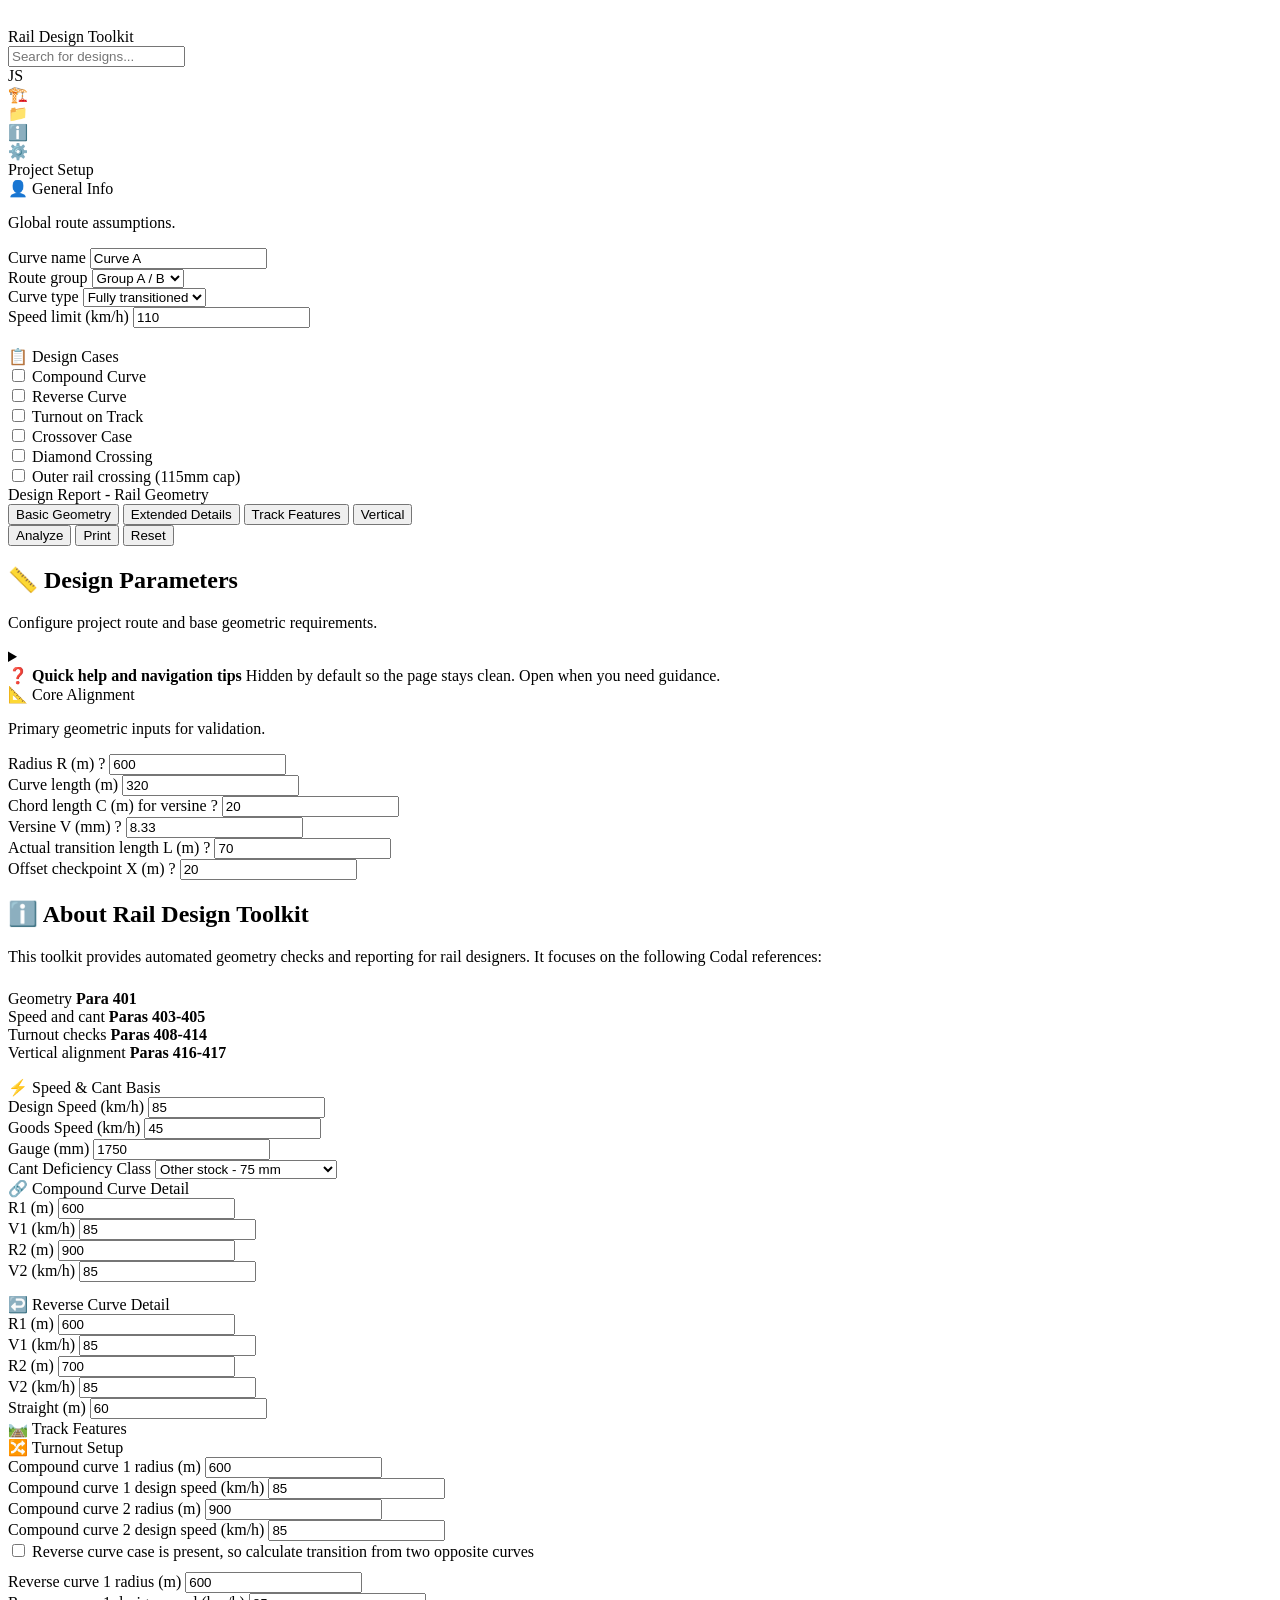
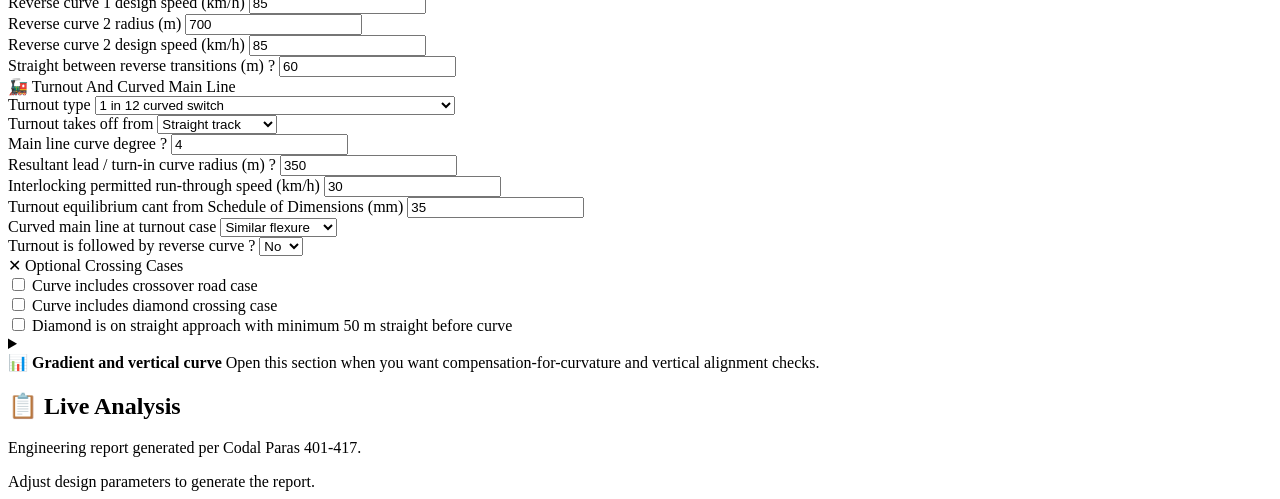
==== Index.html @ 3d0df414 "Add files via upload" ====
<!DOCTYPE html>
<html lang="en">
<head>
  <meta charset="UTF-8">
  <meta name="viewport" content="width=device-width, initial-scale=1.0">
  <title>Curve Design and ROC Report</title>
  <link rel="stylesheet" href="assets/styles/app.css">
</head>
<body>
  <div class="ms-app">
    <header class="ms-suite-bar">
      <div class="ms-app-launcher">
        <svg width="16" height="16" viewBox="0 0 16 16"><path fill="white" d="M0 0h4v4H0V0zm6 0h4v4H6V0zm6 0h4v4h-4V0zM0 6h4v4H0V6zm6 0h4v4H6V6zm6 0h4v4h-4V6zM0 12h4v4H0v-4zm6 0h4v4H6v-4zm6 0h4v4h-4v-4z"/></svg>
      </div>
      <div class="ms-app-title">Rail Design Toolkit</div>
      <div class="ms-search-box">
        <input type="text" placeholder="Search for designs...">
      </div>
      <div class="ms-user-profile">JS</div>
    </header>

    <div class="ms-body">
      <aside class="ms-side-rail">
        <div class="ms-nav-item active" id="nav-editor" title="Design Editor">🏗️</div>
        <div class="ms-nav-item" title="Recent Projects">📁</div>
        <div class="ms-nav-item" id="nav-about" title="About">ℹ️</div>
        <div class="ms-nav-item" title="Settings">⚙️</div>
      </aside>

      <aside class="ms-side-panel">
        <div class="ms-side-panel-header">Project Setup</div>
        <div class="ms-side-panel-content">
          <div class="section-block">
            <div class="section-label">👤 General Info</div>
            <p class="section-intro">Global route assumptions.</p>
            <div class="field">
              <label for="curveName">Curve name</label>
              <input id="curveName" type="text" value="Curve A">
            </div>
            <div class="field">
              <label for="routeGroup">Route group</label>
              <select id="routeGroup">
                <option value="AB">Group A / B</option>
                <option value="Other">Other route</option>
              </select>
            </div>
            <div class="field">
              <label for="curveType">Curve type</label>
              <select id="curveType">
                <option value="transitioned">Fully transitioned</option>
                <option value="nonTransitioned">Non-transitioned</option>
              </select>
            </div>
            <div class="field">
              <label for="sectionalSpeed">Speed limit (km/h)</label>
              <input id="sectionalSpeed" type="number" min="0" value="110">
            </div>
          </div>
          
          <div class="section-block" style="margin-top: 1.2rem;">
            <div class="section-label">📋 Design Cases</div>
            <div class="checkbox">
              <input id="hasCompoundCurve" type="checkbox">
              <label for="hasCompoundCurve">Compound Curve</label>
            </div>
            <div class="checkbox">
              <input id="hasReverseCurve" type="checkbox">
              <label for="hasReverseCurve">Reverse Curve</label>
            </div>
            <div class="checkbox">
              <input id="turnoutTrack" type="checkbox">
              <label for="turnoutTrack">Turnout on Track</label>
            </div>
            <div class="checkbox">
              <input id="hasCrossover" type="checkbox">
              <label for="hasCrossover">Crossover Case</label>
            </div>
            <div class="checkbox">
              <input id="hasDiamond" type="checkbox">
              <label for="hasDiamond">Diamond Crossing</label>
            </div>
            <div class="checkbox hidden" id="outerCrossingLimitRow">
              <input id="outerCrossingLimit" type="checkbox">
              <label for="outerCrossingLimit">Outer rail crossing (115mm cap)</label>
            </div>
          </div>
        </div>
      </aside>

      <main class="ms-workspace">
        <div class="ms-ribbon">
          <div class="ms-ribbon-top">
            <div class="ms-doc-name">Design Report - Rail Geometry</div>
          </div>
          <div class="ms-ribbon-bottom">
            <div class="input-tabs">
              <button id="tab-btn-basis" class="tab-btn active" data-target="tab-basis">Basic Geometry</button>
              <button id="tab-btn-extended" class="tab-btn hidden" data-target="tab-extended">Extended Details</button>
              <button id="tab-btn-special" class="tab-btn hidden" data-target="tab-special">Track Features</button>
              <button id="tab-btn-vertical" class="tab-btn" data-target="tab-vertical">Vertical</button>
            </div>
            <div class="ms-command-bar">
              <button class="ms-cmd-btn primary" id="generateBtn" title="Generate Report">
                Analyze
              </button>
              <button class="ms-cmd-btn" id="printBtn" title="Print Report">
                Print
              </button>
              <button class="ms-cmd-btn" id="resetBtn" title="Reset to Defaults">
                Reset
              </button>
            </div>
          </div>
        </div>

        <div class="ms-content">
          <div id="editor-view" class="layout">
            <div class="panel">
              <div class="panel-head">
                <div class="panel-title">
                  <h2>📏 Design Parameters</h2>
                  <p>Configure project route and base geometric requirements.</p>
                </div>
              </div>

        <details class="helper-card collapsible soft-toggle">
          <summary>
            <div class="summary-copy">
              <strong>❓ Quick help and navigation tips</strong>
              <span>Hidden by default so the page stays clean. Open when you need guidance.</span>
            </div>
          </summary>
          <div class="collapsible-body">
            <p>Configure project parameters below. Specialized tools are accessible via the ribbon tabs above.</p>
            <ul class="helper-list">
              <li>Hover or focus the small <span class="tip" data-tip="Short field explanation.">?</span> icons for guidance.</li>
              <li>The report refreshes automatically as you edit values.</li>
            </ul>
          </div>
        </details>

        <div id="tab-basis" class="tab-content active">
        <div class="section-block compact-grid">
          <div class="section-label">📐 Core Alignment</div>
          <p class="section-intro">Primary geometric inputs for validation.</p>
          <div class="grid">
            <div class="field">
              <label for="radius"><span class="field-title">Radius R (m) <span class="tip" tabindex="0" data-tip="Main design radius used for cant, permissible speed, turnout, and gradient checks.">?</span></span></label>
              <input id="radius" type="number" min="0" step="0.01" value="600">
            </div>
            <div class="field">
              <label for="curveLength">Curve length (m)</label>
              <input id="curveLength" type="number" min="0" step="0.01" value="320">
            </div>
            <div class="field">
              <label for="chordLength"><span class="field-title">Chord length C (m) for versine <span class="tip" tabindex="0" data-tip="Together with versine, this is used to derive a check radius under Para 401.">?</span></span></label>
              <input id="chordLength" type="number" min="0" step="0.01" value="20">
            </div>
            <div class="field">
              <label for="versine"><span class="field-title">Versine V (mm) <span class="tip" tabindex="0" data-tip="Enter measured or assumed versine to compare the derived radius with the entered radius.">?</span></span></label>
              <input id="versine" type="number" min="0" step="0.01" value="8.33">
            </div>
            <div class="field">
              <label for="transitionLength"><span class="field-title">Actual transition length L (m) <span class="tip" tabindex="0" data-tip="This is the real transition length available on site and is used to test desirable and minimum criteria.">?</span></span></label>
              <input id="transitionLength" type="number" min="0" step="0.01" value="70">
            </div>
            <div class="field">
              <label for="offsetX"><span class="field-title">Offset checkpoint X (m) <span class="tip" tabindex="0" data-tip="Distance from the transition origin where the offset should be reported.">?</span></span></label>
              <input id="offsetX" type="number" min="0" step="0.01" value="20">
            </div>
          </div>
          <div id="about-view" class="hidden">
            <div class="panel">
              <h2>ℹ️ About Rail Design Toolkit</h2>
              <p>This toolkit provides automated geometry checks and reporting for rail designers. It focuses on the following Codal references:</p>
              <div class="stats" style="margin-top: 24px;">
                <div class="stat">
                  <span class="hint">Geometry</span>
                  <strong>Para 401</strong>
                </div>
                <div class="stat">
                  <span class="hint">Speed and cant</span>
                  <strong>Paras 403-405</strong>
                </div>
                <div class="stat">
                  <span class="hint">Turnout checks</span>
                  <strong>Paras 408-414</strong>
                </div>
                <div class="stat">
                  <span class="hint">Vertical alignment</span>
                  <strong>Paras 416-417</strong>
                </div>
              </div>
            </div>
          </div>
        </div>

        <div class="section-block" style="margin-top: 1rem;">
          <div class="section-label">⚡ Speed & Cant Basis</div>
          <div class="grid">
            <div class="field">
              <label for="designSpeed">Design Speed (km/h)</label>
              <input id="designSpeed" type="number" min="0" step="0.01" value="85">
            </div>
            <div class="field">
              <label for="goodsSpeed">Goods Speed (km/h)</label>
              <input id="goodsSpeed" type="number" min="0" step="0.01" value="45">
            </div>
            <div class="field">
              <label for="gauge">Gauge (mm)</label>
              <input id="gauge" type="number" min="0" step="0.01" value="1750">
            </div>
            <div class="field">
              <label for="stockType">Cant Deficiency Class</label>
              <select id="stockType">
                <option value="75">Other stock - 75 mm</option>
                <option value="100">Nominated stock - 100 mm</option>
                <option value="115">Nominated stock - 115 mm</option>
                <option value="150">Nominated stock - 150 mm</option>
              </select>
            </div>
          </div>
        </div>
        </div>

        <!-- New Dedicated Extended Tab -->
        <div id="tab-extended" class="tab-content">
          <div id="compoundCurveFields" class="section-block hidden">
            <div class="section-label">🔗 Compound Curve Detail</div>
            <div class="grid">
                <div class="field">
                  <label for="compoundRadius1">R1 (m)</label>
                  <input id="compoundRadius1" type="number" value="600">
                </div>
                <div class="field">
                  <label for="compoundSpeed1">V1 (km/h)</label>
                  <input id="compoundSpeed1" type="number" value="85">
                </div>
                <div class="field">
                  <label for="compoundRadius2">R2 (m)</label>
                  <input id="compoundRadius2" type="number" value="900">
                </div>
                <div class="field">
                  <label for="compoundSpeed2">V2 (km/h)</label>
                  <input id="compoundSpeed2" type="number" value="85">
                </div>
            </div>
          </div>
          <div id="reverseCurveFields" class="section-block hidden" style="margin-top:0.8rem;">
            <div class="section-label">↩️ Reverse Curve Detail</div>
            <div class="grid">
                <div class="field">
                  <label for="reverseRadius1">R1 (m)</label>
                  <input id="reverseRadius1" type="number" value="600">
                </div>
                <div class="field">
                  <label for="reverseSpeed1">V1 (km/h)</label>
                  <input id="reverseSpeed1" type="number" value="85">
                </div>
                <div class="field">
                  <label for="reverseRadius2">R2 (m)</label>
                  <input id="reverseRadius2" type="number" value="700">
                </div>
                <div class="field">
                  <label for="reverseSpeed2">V2 (km/h)</label>
                  <input id="reverseSpeed2" type="number" value="85">
                </div>
                <div class="field">
                  <label for="reverseStraight">Straight (m)</label>
                  <input id="reverseStraight" type="number" value="60">
                </div>
            </div>
          </div>
        </div>

        <div id="tab-special" class="tab-content">
        <div class="section-block">
          <div class="section-label">🛤️ Track Features</div>
          <div class="sub-block">
            <div class="sub-block-title">🔀 Turnout Setup</div>
            <div class="grid">
                <div class="field">
                  <label for="compoundRadius1">Compound curve 1 radius (m)</label>
                  <input id="compoundRadius1" type="number" min="0" step="0.01" value="600">
                </div>
                <div class="field">
                  <label for="compoundSpeed1">Compound curve 1 design speed (km/h)</label>
                  <input id="compoundSpeed1" type="number" min="0" step="0.01" value="85">
                </div>
                <div class="field">
                  <label for="compoundRadius2">Compound curve 2 radius (m)</label>
                  <input id="compoundRadius2" type="number" min="0" step="0.01" value="900">
                </div>
                <div class="field">
                  <label for="compoundSpeed2">Compound curve 2 design speed (km/h)</label>
                  <input id="compoundSpeed2" type="number" min="0" step="0.01" value="85">
                </div>
              </div>

              <div class="checkbox">
                <input id="hasReverseCurve" type="checkbox">
                <label for="hasReverseCurve">Reverse curve case is present, so calculate transition from two opposite curves</label>
              </div>
              <div class="grid hidden" id="reverseCurveFields" style="margin-top: 11px;">
                <div class="field">
                  <label for="reverseRadius1">Reverse curve 1 radius (m)</label>
                  <input id="reverseRadius1" type="number" min="0" step="0.01" value="600">
                </div>
                <div class="field">
                  <label for="reverseSpeed1">Reverse curve 1 design speed (km/h)</label>
                  <input id="reverseSpeed1" type="number" min="0" step="0.01" value="85">
                </div>
                <div class="field">
                  <label for="reverseRadius2">Reverse curve 2 radius (m)</label>
                  <input id="reverseRadius2" type="number" min="0" step="0.01" value="700">
                </div>
                <div class="field">
                  <label for="reverseSpeed2">Reverse curve 2 design speed (km/h)</label>
                  <input id="reverseSpeed2" type="number" min="0" step="0.01" value="85">
                </div>
                <div class="field">
                  <label for="reverseStraight"><span class="field-title">Straight between reverse transitions (m) <span class="tip" tabindex="0" data-tip="Useful mainly for higher-speed reverse curves where a straight is recommended between transitions.">?</span></span></label>
                  <input id="reverseStraight" type="number" min="0" step="0.01" value="60">
                </div>
              </div>
            </div>

            <div class="sub-block">
              <div class="sub-block-title">🚂 Turnout And Curved Main Line</div>
              <div class="grid">
                <div class="field">
                  <label for="turnoutType">Turnout type</label>
                  <select id="turnoutType">
                    <option value="1:12">1 in 12 curved switch</option>
                    <option value="1:8.5">1 in 8.5 curved switch</option>
                    <option value="1:8.5TWS">1 in 8.5 thick web curved switch on emergency crossover</option>
                    <option value="1:8.5Sym">1 in 8.5 symmetrical split</option>
                    <option value="1:12TWS">1 in 12 TWS</option>
                  </select>
                </div>
                <div class="field">
                  <label for="turnoutPlacement">Turnout takes off from</label>
                  <select id="turnoutPlacement">
                    <option value="straight">Straight track</option>
                    <option value="outside">Outside of curve</option>
                    <option value="inside">Inside of curve</option>
                  </select>
                </div>
                <div class="field hidden" id="mainCurveDegreeField">
                  <label for="mainCurveDegree"><span class="field-title">Main line curve degree <span class="tip" tabindex="0" data-tip="Needed only for the 1 in 8.5 turnout taking off from the outside of a curve.">?</span></span></label>
                  <input id="mainCurveDegree" type="number" min="0" step="0.01" value="4">
                </div>
                <div class="field">
                  <label for="leadRadius"><span class="field-title">Resultant lead / turn-in curve radius (m) <span class="tip" tabindex="0" data-tip="Compared with the turnout minimum and preferred radius limits.">?</span></span></label>
                  <input id="leadRadius" type="number" min="0" step="0.01" value="350">
                </div>
                <div class="field">
                  <label for="interlockingSpeed">Interlocking permitted run-through speed (km/h)</label>
                  <input id="interlockingSpeed" type="number" min="0" step="0.01" value="30">
                </div>
                <div class="field">
                  <label for="turnoutEqCant">Turnout equilibrium cant from Schedule of Dimensions (mm)</label>
                  <input id="turnoutEqCant" type="number" min="0" step="0.01" value="35">
                </div>
                <div class="field">
                  <label for="turnoutCase">Curved main line at turnout case</label>
                  <select id="turnoutCase">
                    <option value="similar">Similar flexure</option>
                    <option value="contrary">Contrary flexure</option>
                  </select>
                </div>
                <div class="field hidden" id="reverseAfterTurnoutField">
                  <label for="reverseAfterTurnout"><span class="field-title">Turnout is followed by reverse curve <span class="tip" tabindex="0" data-tip="Relevant for similar-flexure cases because a reverse curve can further limit cant.">?</span></span></label>
                  <select id="reverseAfterTurnout">
                    <option value="no">No</option>
                    <option value="yes">Yes</option>
                  </select>
                </div>
              </div>
            </div>

            <div class="sub-block">
              <div class="sub-block-title">✕ Optional Crossing Cases</div>
              <div class="checkbox">
                <input id="hasCrossover" type="checkbox">
                <label for="hasCrossover">Curve includes crossover road case</label>
              </div>
              <div class="checkbox">
                <input id="hasDiamond" type="checkbox">
                <label for="hasDiamond">Curve includes diamond crossing case</label>
              </div>
              <div class="checkbox hidden" id="diamondApproachStraightRow">
                <input id="diamondApproachStraight" type="checkbox">
                <label for="diamondApproachStraight">Diamond is on straight approach with minimum 50 m straight before curve</label>
              </div>
            </div>
          </div>
        </details>
        </div>
        </div>

        <div id="tab-vertical" class="tab-content">
        <details class="section-block collapsible">
          <summary>
            <div class="summary-copy">
              <strong>📊 Gradient and vertical curve</strong>
              <span>Open this section when you want compensation-for-curvature and vertical alignment checks.</span>
            </div>
          </summary>
          <div class="collapsible-body">
            <div class="section-label">📈 Gradient And Vertical Curve</div>
            <p class="section-intro">These values are kept tucked away because they are usually reviewed after the main curve geometry is set.</p>
            <div class="grid">
              <div class="field">
                <label for="existingGradient">Existing gradient (%)</label>
                <input id="existingGradient" type="number" step="0.001" value="0.5">
              </div>
              <div class="field">
                <label for="rulingGradient">Ruling gradient (%)</label>
                <input id="rulingGradient" type="number" step="0.001" value="0.5">
              </div>
              <div class="field">
                <label for="grade1">Grade 1 (%)</label>
                <input id="grade1" type="number" step="0.001" value="0.2">
              </div>
              <div class="field">
                <label for="grade2">Grade 2 (%)</label>
                <input id="grade2" type="number" step="0.001" value="-0.3">
              </div>
              <div class="field">
                <label for="verticalGroup">Vertical curve route class</label>
                <select id="verticalGroup">
                  <option value="A">Group A</option>
                  <option value="B">Group B</option>
                  <option value="CDE">Group C / D / E</option>
                </select>
              </div>
            </div>
          </div>
        </details>
        </div>

            <div class="panel">
              <div class="panel-head">
                <div class="panel-title">
                  <h2>📋 Live Analysis</h2>
                  <p>Engineering report generated per Codal Paras 401-417.</p>
                </div>
              </div>
              <div id="report" class="report">
                <div class="empty">Adjust design parameters to generate the report.</div>
              </div>
            </div>
          </div>
        </div>
      </main>
    </div>
  </div>

  <script src="assets/scripts/app.js"></script>
</body>
</html>
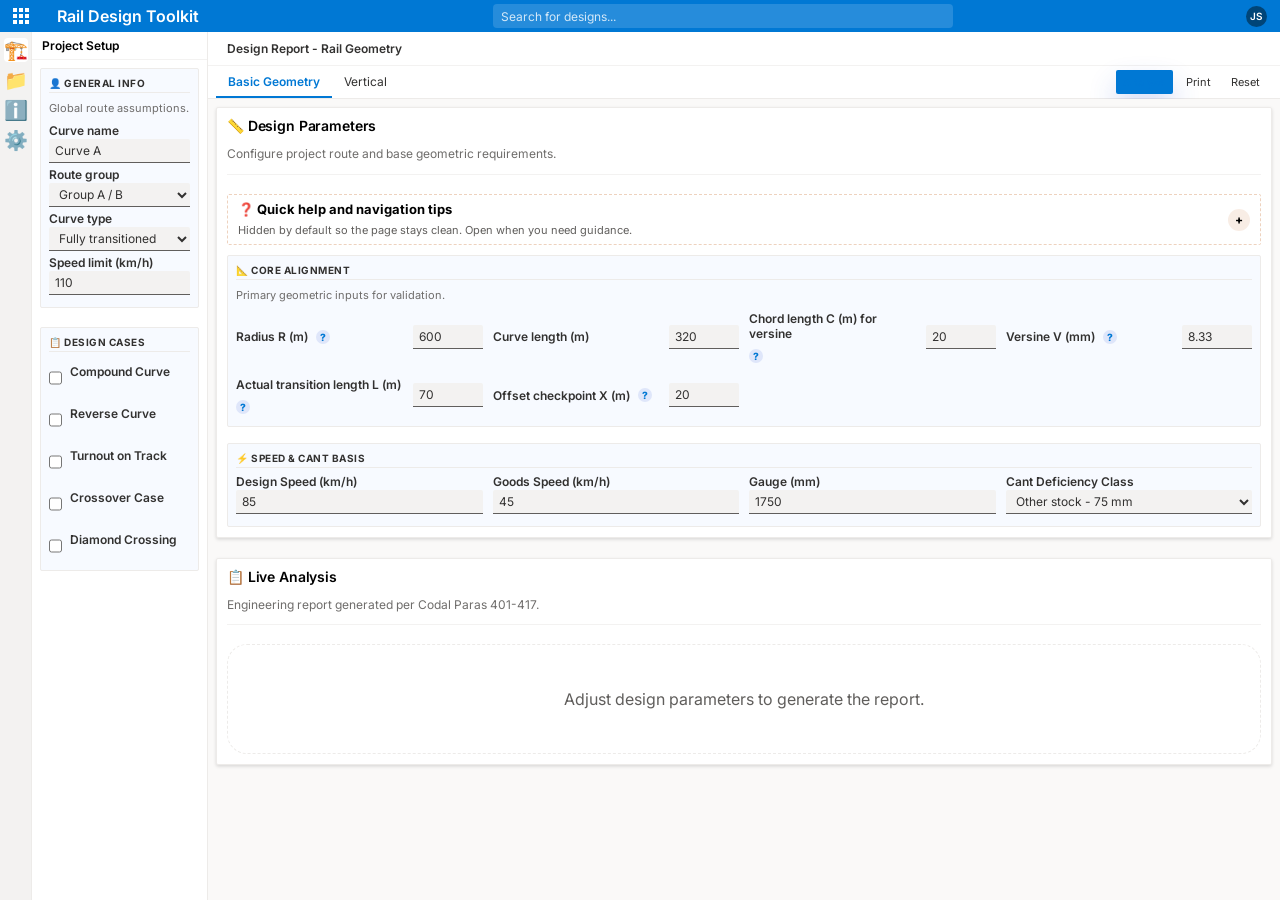
==== commit 9025b29a: "Update Index.html" ====
--- a/Index.html
+++ b/Index.html
@@ -4,7 +4,7 @@
   <meta charset="UTF-8">
   <meta name="viewport" content="width=device-width, initial-scale=1.0">
   <title>Curve Design and ROC Report</title>
-  <link rel="stylesheet" href="assets/styles/app.css">
+  <link rel="stylesheet" href="app.css">
 </head>
 <body>
   <div class="ms-app">
--- a/app.css
+++ b/app.css
@@ -0,0 +1,1209 @@
+@import url("https://fonts.googleapis.com/css2?family=Inter:wght@400;500;600;700&family=Roboto+Mono:wght@400;500&display=swap");
+
+:root {
+  --bg: #f3f2f1; /* Office Background */
+  --bg-accent: #faf9f8;
+  --panel: #ffffff;
+  --panel-strong: #ffffff;
+  --surface: #ffffff;
+  --ink: #323130;
+  --muted: #605e5c;
+  --soft: #a19f9d;
+  --accent: #0078d4;
+  --accent-hover: #005a9e;
+  --accent-3: #0078d4;
+  --border: #edebe9;
+  --good: #17603f;
+  --good-bg: #dcfce7;
+  --warn: #b8611f;
+  --warn-bg: #fff0cc;
+  --bad: #b72a3a;
+  --bad-bg: #ffe0e5;
+  --shadow: 0 1.6px 3.6px 0 rgba(0,0,0,0.132), 0 0.3px 0.9px 0 rgba(0,0,0,0.108);
+  --radius: 2px;
+  --mono: "Roboto Mono", "Cascadia Code", "Segoe UI Mono", "SF Mono", monospace;
+  --sans: "Inter", -apple-system, BlinkMacSystemFont, "Segoe UI", Roboto, sans-serif;
+  --wizard-bg: rgba(49, 87, 213, 0.04);
+}
+
+body {
+  margin: 0;
+  padding: 0;
+  overflow: hidden;
+}
+
+/* Microsoft Office Online Shell Structure */
+.ms-app {
+  display: flex;
+  flex-direction: column;
+  height: 100vh;
+  width: 100%;
+  overflow: hidden;
+  font-family: var(--sans);
+}
+
+.ms-suite-bar {
+  height: 32px;
+  background-color: #0078d4;
+  color: white;
+  display: flex;
+  align-items: center;
+  padding: 0 13px;
+  flex-shrink: 0;
+  gap: 16px;
+  z-index: 100;
+}
+
+.ms-app-launcher { cursor: pointer; display: flex; align-items: center; padding: 12px; margin-left: -12px; }
+.ms-app-launcher:hover { background: rgba(255,255,255,0.1); }
+
+.ms-app-title { font-weight: 600; font-size: 16px; white-space: nowrap; }
+
+.ms-search-box { flex: 1; max-width: 460px; margin: 0 auto; }
+.ms-search-box input {
+  width: 100%;
+  height: 24px;
+  border: none;
+  border-radius: 4px;
+  padding: 0 8px;
+  background: rgba(255, 255, 255, 0.15);
+  color: white;
+  font-size: 0.75rem;
+  font-family: var(--sans);
+}
+.ms-search-box input::placeholder { color: rgba(255, 255, 255, 0.8); }
+
+.ms-user-profile {
+  width: 21px;
+  height: 21px;
+  background: #004578;
+  border-radius: 50%;
+  display: flex;
+  align-items: center;
+  justify-content: center;
+  font-size: 0.625rem;
+  font-weight: 600;
+}
+
+.ms-body { display: flex; flex: 1; overflow: hidden; }
+
+.ms-side-rail {
+  width: 32px;
+  background: #f3f2f1;
+  border-right: 1px solid #edebe9;
+  display: flex;
+  flex-direction: column;
+  align-items: center;
+  padding-top: 6px;
+  gap: 6px;
+  flex-shrink: 0;
+}
+
+.ms-nav-item {
+  width: 24px;
+  height: 24px;
+  display: flex;
+  align-items: center;
+  justify-content: center;
+  cursor: pointer;
+  color: #323130;
+  border-radius: 4px;
+  font-size: 1.2rem;
+}
+.ms-nav-item:hover { background: #edebe9; }
+.ms-nav-item.active { color: #0078d4; background: #ffffff; }
+
+.ms-side-panel {
+  width: 176px;
+  background: #ffffff;
+  border-right: 1px solid #edebe9;
+  flex-shrink: 0;
+  display: flex;
+  flex-direction: column;
+  overflow-y: auto;
+}
+
+.ms-side-panel-header {
+  padding: 6px 10px;
+  font-weight: 600;
+  font-size: 0.75rem;
+  border-bottom: 1px solid #f3f2f1;
+  font-family: var(--sans);
+}
+
+.ms-side-panel-content {
+  padding: 8px;
+}
+
+.ms-workspace { flex: 1; display: flex; flex-direction: column; overflow: hidden; }
+
+.ms-ribbon {
+  background: white;
+  border-bottom: 1px solid #edebe9;
+  display: flex;
+  flex-direction: column;
+  flex-shrink: 0;
+}
+
+.ms-ribbon-top {
+  display: flex;
+  align-items: center;
+  padding: 6px 13px;
+  gap: 13px;
+}
+
+.ms-doc-name { font-weight: 600; font-size: 0.75rem; color: #323130; margin-right: 16px; border-radius: 4px; padding: 3px 6px; }
+
+.ms-ribbon-bottom {
+  display: flex;
+  align-items: center;
+  justify-content: space-between;
+  padding-right: 13px;
+  border-top: 1px solid #f3f2f1;
+}
+
+.ms-command-bar { display: flex; gap: 6px; padding: 3px 0; }
+
+.ms-cmd-btn {
+  border: 1px solid transparent;
+  background: transparent;
+  color: #323130;
+  padding: 0 6px;
+  font-size: 0.6875rem;
+  border-radius: 2px;
+  cursor: pointer;
+  height: 24px;
+  display: flex;
+  align-items: center;
+  gap: 5px;
+}
+.ms-cmd-btn:hover { background: #f3f2f1; }
+.ms-cmd-btn.primary { color: #0078d4; font-weight: 600; }
+
+.ms-content {
+  flex: 1;
+  overflow-y: auto;
+  padding: 8px;
+  background: #faf9f8;
+}
+
+/* Modernized Layout */
+.layout { display: grid; grid-template-columns: 1.2fr 1fr; gap: 13px; max-width: 100%; margin: 0; }
+.panel { background: white; border: 1px solid #edebe9; border-radius: 2px; padding: 13px; box-shadow: var(--shadow); }
+
+/* Tabbed UI Elements */
+.input-tabs { display: flex; padding-left: 8px; }
+.tab-btn { background: transparent; border: none; border-bottom: 2px solid transparent; padding: 0 12px; height: 32px; cursor: pointer; font-size: 0.75rem; font-weight: 400; color: #323130; white-space: nowrap; transition: all 0.1s; display: flex; align-items: center; gap: 8px; }
+.tab-btn.active { color: #0078d4; border-bottom-color: #0078d4; font-weight: 600; }
+.tab-btn:hover { background: #f3f2f1; }
+
+.tab-icon {
+  font-size: 0.875rem;
+  display: inline-flex;
+  align-items: center;
+  justify-content: center;
+}
+
+.btn-icon {
+  display: none; /* Replaced by SVG icons */
+  display: inline-flex;
+  align-items: center;
+  justify-content: center;
+  margin-right: 2px;
+}
+.tab-content { display: none; }
+.tab-content.active { display: block; animation: fadeIn 0.3s ease-out; }
+@keyframes fadeIn { from { opacity: 0; transform: translateY(4px); } to { opacity: 1; transform: translateY(0); } }
+
+* {
+  box-sizing: border-box;
+  -webkit-font-smoothing: antialiased;
+  font-family: var(--sans);
+}
+
+.wrap {
+  display: none;
+}
+
+.hero,
+.panel {
+  background: var(--panel);
+  border: 1px solid var(--border);
+  border-radius: var(--radius);
+  box-shadow: var(--shadow);
+}
+
+.hero {
+  padding: 12px 24px;
+  margin-bottom: 0;
+  overflow: hidden;
+  background: var(--accent);
+  color: white;
+  border-radius: 0;
+  border: none;
+  box-shadow: none;
+}
+
+h1,
+h2,
+h3 {
+  margin: 0;
+  line-height: 1.15;
+}
+
+h1 {
+  font-size: 1rem;
+  font-weight: 600;
+  letter-spacing: -0.02em;
+  max-width: none;
+  font-family: var(--sans);
+}
+
+h2 {
+  font-size: 0.875rem;
+  margin-bottom: 10px;
+  font-weight: 600;
+  letter-spacing: -0.01em;
+}
+
+h3 {
+  font-size: 0.75rem;
+  margin-bottom: 10px;
+  font-weight: 600;
+}
+
+p {
+  margin: 0;
+  color: inherit;
+  line-height: 1.65;
+  opacity: 0.9;
+}
+
+.hero-grid,
+.layout {
+  display: grid;
+  gap: 20px;
+}
+
+.hero-grid {
+  grid-template-columns: 1fr auto;
+  align-items: start;
+}
+
+.layout {
+  grid-template-columns: 1fr;
+}
+
+.stats,
+.grid,
+.inline-grid {
+  display: grid;
+  gap: 14px;
+}
+
+.stats {
+  grid-template-columns: repeat(auto-fit, minmax(80px, 1fr));
+  margin-top: 3px;
+  gap: 6px;
+}
+
+.stat,
+.callout,
+.report-card,
+.formula {
+  border: 1px solid #e1dfdd;
+  border-radius: 2px;
+  background: rgba(255, 255, 255, 0.88);
+}
+
+.stat {
+  padding: 10px;
+}
+
+.stat strong {
+  display: block;
+  font-size: 0.75rem;
+  color: var(--ink);
+  margin-top: 2px;
+}
+
+.callout {
+  padding: 8px;
+  background: rgba(255,255,255,0.1);
+  color: white;
+  border: none;
+}
+
+.panel {
+  padding: 10px;
+  background: #ffffff;
+  border: 1px solid #edebe9;
+  box-shadow: 0 1.6px 3.6px 0 rgba(0,0,0,0.132);
+}
+
+.grid {
+  grid-template-columns: repeat(auto-fit, minmax(104px, 1fr));
+  gap: 10px;
+}
+
+.field {
+  display: flex;
+  flex-direction: column;
+  gap: 1px;
+  margin-bottom: 4px;
+}
+
+label {
+  font-size: 0.75rem;
+  font-weight: 600;
+  color: #323130;
+}
+
+/* Side Labels and Compact Inputs for Geometry Section */
+.compact-grid .grid {
+  grid-template-columns: repeat(auto-fit, minmax(200px, 1fr));
+}
+
+.compact-grid .field {
+  flex-direction: row;
+  align-items: center;
+  justify-content: space-between;
+  gap: 8px;
+}
+
+.compact-grid .field label {
+  margin-bottom: 0;
+  flex: 1;
+}
+
+.compact-grid .field input {
+  width: 70px;
+  flex: 0 0 auto;
+}
+
+.hint {
+  font-size: 0.75rem;
+  color: var(--muted);
+}
+
+/* Fluent Input Styles */
+input, select {
+  width: 100%;
+  border: none;
+  border-bottom: 1px solid #605e5c;
+  border-radius: 2px 2px 0 0;
+  padding: 0 6px;
+  height: 24px;
+  background: #f3f2f1;
+  color: #323130;
+  font-size: 0.75rem;
+  font-family: var(--sans);
+  transition: background 0.1s, border-color 0.1s;
+}
+
+input:hover, select:hover { background: #edebe9; }
+
+input:focus, select:focus {
+  outline: none;
+  background: #ffffff;
+  border-bottom: 2px solid #0078d4;
+  padding-bottom: 1px;
+}
+
+input.invalid,
+select.invalid {
+  border-color: var(--bad) !important;
+  background-color: var(--bad-bg) !important;
+  border-bottom-width: 2px;
+}
+
+.eyebrow {
+  display: inline-flex;
+  align-items: center;
+  gap: 6px;
+  margin-bottom: 11px;
+  padding: 6px 10px;
+  border-radius: 2px;
+  background: rgba(255, 255, 255, 0.2);
+  color: white;
+  font-size: 0.625rem;
+  font-weight: 600;
+  letter-spacing: 0.05em;
+  text-transform: uppercase;
+}
+
+.hero-copy {
+  max-width: 720px;
+}
+
+.hero-copy p:last-child {
+  margin-top: 4px;
+  max-width: 58ch;
+}
+
+.pill-row {
+  display: flex;
+  flex-wrap: wrap;
+  gap: 8px;
+  margin-top: 18px;
+}
+
+.pill {
+  display: inline-flex;
+  align-items: center;
+  border-radius: 2px;
+  padding: 3px 6px;
+  background: rgba(255, 255, 255, 0.15);
+  color: white;
+  font-size: 0.75rem;
+  font-weight: 600;
+}
+
+.panel-head {
+  display: flex;
+  align-items: flex-start;
+  justify-content: space-between;
+  gap: 13px;
+  margin-bottom: 19px;
+  border-bottom: 1px solid #f3f2f1;
+  padding-bottom: 10px;
+}
+
+.panel-title p {
+  margin-top: 4px;
+  font-size: 0.75rem;
+  color: #605e5c;
+}
+
+.helper-card {
+  margin-bottom: 10px;
+  padding: 6px 10px;
+  border-radius: 2px;
+  border-left: 4px solid var(--accent);
+  background: #f3f2f1;
+}
+
+.helper-card strong {
+  display: block;
+  margin-bottom: 5px;
+  font-size: 0.75rem;
+}
+
+.helper-list {
+  margin: 10px 0 0;
+  padding-left: 18px;
+  color: var(--muted);
+}
+
+.helper-list li {
+  margin-top: 6px;
+}
+
+.section-block {
+  padding: 8px;
+  border-radius: 2px;
+  background: rgba(247, 250, 255, 0.94);
+  border: 1px solid var(--border);
+}
+
+.section-block + .section-block {
+  margin-top: 13px;
+}
+
+.section-label {
+  margin-bottom: 6px;
+  color: var(--ink);
+  font-size: 0.625rem;
+  font-weight: 700;
+  letter-spacing: 0.05em;
+  text-transform: uppercase;
+  border-bottom: 1px solid #edebe9;
+  padding-bottom: 3px;
+}
+
+.section-intro {
+  margin-bottom: 6px;
+  font-size: 0.6875rem;
+  color: var(--muted);
+}
+
+.icon-svg {
+  width: 14px;
+  height: 14px;
+  stroke-width: 2.2;
+  vertical-align: middle;
+}
+
+.tab-btn .icon-svg, .ms-cmd-btn .icon-svg {
+  width: 12px;
+  height: 12px;
+  stroke-width: 2;
+}
+
+.field-title {
+  display: inline-flex;
+  align-items: center;
+  gap: 8px;
+  flex-wrap: wrap;
+}
+
+.tip {
+  position: relative;
+  display: inline-flex;
+  align-items: center;
+  justify-content: center;
+  width: 14px;
+  height: 14px;
+  border-radius: 50%;
+  background: rgba(49, 87, 213, 0.12);
+  color: var(--accent-3);
+  font-size: 0.625rem;
+  font-weight: 800;
+  cursor: help;
+}
+
+.tip::after {
+  content: attr(data-tip);
+  position: absolute;
+  left: 50%;
+  bottom: calc(100% + 10px);
+  transform: translateX(-50%);
+  width: min(240px, 70vw);
+  padding: 6px 10px;
+  border-radius: 12px;
+  background: #152033;
+  color: #f8fafc;
+  font-size: 0.75rem;
+  font-weight: 500;
+  line-height: 1.45;
+  box-shadow: 0 18px 40px rgba(15, 23, 42, 0.28);
+  opacity: 0;
+  pointer-events: none;
+  transition: opacity 0.18s ease, transform 0.18s ease;
+  z-index: 10;
+}
+
+.tip:hover::after,
+.tip:focus-visible::after {
+  opacity: 1;
+  transform: translateX(-50%) translateY(-2px);
+}
+
+.tip:focus-visible {
+  outline: 2px solid rgba(49, 87, 213, 0.3);
+  outline-offset: 2px;
+}
+
+.collapsible {
+  overflow: hidden;
+}
+
+.collapsible summary {
+  display: flex;
+  align-items: center;
+  justify-content: space-between;
+  gap: 12px;
+  cursor: pointer;
+  list-style: none;
+}
+
+.collapsible summary::-webkit-details-marker {
+  display: none;
+}
+
+.collapsible summary::after {
+  content: "+";
+  flex: 0 0 auto;
+  width: 22px;
+  height: 22px;
+  border-radius: 50%;
+  display: inline-flex;
+  align-items: center;
+  justify-content: center;
+  background: rgba(49, 87, 213, 0.1);
+  color: var(--accent-3);
+  font-size: 0.75rem;
+  font-weight: 700;
+}
+
+.collapsible[open] summary::after {
+  content: "-";
+}
+
+.summary-copy strong {
+  display: block;
+  font-size: 0.8125rem;
+}
+
+.summary-copy span {
+  display: block;
+  margin-top: 4px;
+  color: var(--muted);
+  font-size: 0.6875rem;
+  line-height: 1.5;
+}
+
+.collapsible-body {
+  margin-top: 16px;
+}
+
+.sub-block + .sub-block {
+  margin-top: 16px;
+}
+
+.sub-block-title {
+  margin-bottom: 12px;
+  font-size: 0.625rem;
+  font-weight: 800;
+  letter-spacing: 0.05em;
+  text-transform: uppercase;
+  color: var(--soft);
+}
+
+.hidden {
+  display: none !important;
+}
+
+.soft-toggle {
+  margin-top: 14px;
+  border: 1px dashed rgba(199, 107, 42, 0.3);
+  background: rgba(255, 255, 255, 0.58);
+}
+
+.soft-toggle summary::after {
+  background: rgba(199, 107, 42, 0.12);
+  color: var(--accent-2);
+}
+
+.status-row {
+  display: grid;
+  grid-template-columns: repeat(3, minmax(0, 1fr));
+  gap: 14px;
+  margin-bottom: 16px;
+}
+
+.status-card {
+  padding: 8px;
+  border-radius: 18px;
+  border: 1px solid transparent;
+}
+
+.status-card strong {
+  display: block;
+  font-size: 0.6875rem;
+  text-transform: uppercase;
+  letter-spacing: 0.06em;
+  margin-bottom: 6px;
+}
+
+.status-card {
+  display: flex;
+  align-items: center;
+  gap: 12px;
+  padding: 12px;
+  border-radius: 4px;
+}
+
+.status-icon {
+  flex-shrink: 0;
+  width: 24px;
+  height: 24px;
+  display: flex;
+  align-items: center;
+  justify-content: center;
+}
+
+.status-icon .icon-svg {
+  width: 20px;
+  height: 20px;
+}
+
+.status-copy {
+  flex: 1;
+}
+
+.status-card span {
+  display: block;
+  font-size: 0.875rem;
+  font-weight: 800;
+}
+
+.status-card.ok {
+  background: linear-gradient(135deg, var(--good-bg), #f0fdf4);
+  border-color: rgba(22, 101, 52, 0.16);
+}
+
+.status-card.warn {
+  background: linear-gradient(135deg, var(--warn-bg), #fffaf0);
+  border-color: rgba(184, 97, 31, 0.16);
+}
+
+.status-card.bad {
+  background: linear-gradient(135deg, var(--bad-bg), #fff2f4);
+  border-color: rgba(183, 42, 58, 0.16);
+}
+
+.step-grid {
+  display: grid;
+  gap: 14px;
+}
+
+.step-card {
+  border: 1px solid var(--border);
+  border-radius: 18px;
+  background: linear-gradient(180deg, rgba(255, 255, 255, 0.95), rgba(240, 247, 255, 0.82));
+  overflow: hidden;
+}
+
+.step-head {
+  display: flex;
+  align-items: center;
+  justify-content: space-between;
+  gap: 12px;
+  padding: 12px 16px;
+  background: linear-gradient(90deg, rgba(49, 87, 213, 0.1), rgba(15, 108, 120, 0.08));
+  border-bottom: 1px solid var(--border);
+}
+
+.step-icon-box {
+  display: inline-flex;
+  align-items: center;
+  justify-content: center;
+  width: 28px;
+  height: 28px;
+  border-radius: 50%;
+  background: white;
+  color: var(--accent-3);
+  border: 1px solid var(--border);
+}
+
+.step-icon-box .icon-svg {
+  width: 16px;
+  height: 16px;
+}
+
+.step-title {
+  flex: 1;
+  min-width: 0;
+}
+
+.step-title strong {
+  display: block;
+  font-size: 0.9375rem;
+}
+
+.step-title span {
+  display: block;
+  margin-top: 4px;
+  color: var(--muted);
+  font-size: 0.75rem;
+}
+
+.result-pill {
+  display: inline-flex;
+  align-items: center;
+  padding: 8px 10px;
+  border-radius: 999px;
+  font-size: 0.8125rem;
+  font-weight: 800;
+  white-space: nowrap;
+  gap: 6px;
+}
+
+.result-pill.ok {
+  background: var(--good-bg);
+  color: var(--good);
+}
+
+.result-pill.warn {
+  background: var(--warn-bg);
+  color: var(--warn);
+}
+
+.result-pill.bad {
+  background: var(--bad-bg);
+  color: var(--bad);
+}
+
+.step-body {
+  display: grid;
+  gap: 10px;
+  padding: 13px;
+}
+
+.step-row {
+  display: grid;
+  grid-template-columns: 96px 1fr;
+  gap: 14px;
+  align-items: start;
+}
+
+.step-row strong {
+  font-size: 0.625rem;
+  color: var(--soft);
+  text-transform: uppercase;
+  letter-spacing: 0.05em;
+}
+
+.step-row span,
+.step-row div {
+  line-height: 1.6;
+}
+
+.step-code {
+  font-family: var(--mono);
+  font-size: 0.6875rem;
+  padding: 4px 6px;
+  border-radius: 14px;
+  background: rgba(15, 23, 42, 0.04);
+  border: 1px solid rgba(148, 163, 184, 0.18);
+  white-space: pre-wrap;
+  overflow-x: auto;
+}
+
+
+input.invalid:focus,
+select.invalid:focus {
+  box-shadow: 0 0 0 4px rgba(183, 42, 58, 0.2) !important;
+}
+
+/* Wizard Specific Styles */
+.wizard-grid {
+  display: grid;
+  grid-template-columns: repeat(auto-fit, minmax(300px, 1fr));
+  gap: 1.5rem;
+  margin-top: 1rem;
+}
+
+.wizard-card {
+  background: var(--surface);
+  border: 1px solid var(--border);
+  border-radius: 2px;
+  padding: 1rem;
+  display: flex;
+  flex-direction: column;
+  gap: 1rem;
+  transition: transform 0.2s;
+}
+
+.wizard-card:hover {
+  transform: translateY(-4px);
+  border-color: var(--accent-3);
+}
+
+.wizard-results {
+  background: var(--wizard-bg);
+  padding: 0.8rem;
+  border-radius: 2px;
+  font-family: var(--mono);
+  font-size: 0.8125rem;
+}
+
+.checkbox {
+  display: flex;
+  align-items: flex-start;
+  gap: 8px;
+  margin-top: 8px;
+  padding: 4px 0;
+  background: transparent;
+  border: none;
+  font-size: 0.75rem;
+}
+
+.checkbox input {
+  width: auto;
+  margin: 2px 0 0;
+}
+
+.primary {
+  background: linear-gradient(135deg, var(--accent-3), var(--accent));
+  color: white;
+  box-shadow: 0 14px 28px rgba(49, 87, 213, 0.24);
+}
+
+.secondary {
+  background: linear-gradient(135deg, #fff6ea, #ffe5cf);
+  border-color: rgba(199, 107, 42, 0.2);
+  color: #8d4f1d;
+}
+
+.formula {
+  padding: 16px;
+  font-family: var(--mono);
+  font-size: 0.875rem;
+  line-height: 1.6;
+  white-space: pre-wrap;
+}
+
+.formula-stack {
+  display: grid;
+  gap: 10px;
+  margin-top: 14px;
+}
+
+.formula-line {
+  display: grid;
+  grid-template-columns: minmax(120px, 190px) 1fr;
+  gap: 12px;
+  align-items: start;
+  padding: 10px 12px;
+  border-radius: 14px;
+  background: rgba(255, 255, 255, 0.76);
+  border: 1px solid rgba(73, 104, 161, 0.12);
+}
+
+.formula-line strong {
+  color: var(--accent-2);
+  font-size: 0.75rem;
+  text-transform: uppercase;
+  letter-spacing: 0.05em;
+}
+
+.equation {
+  display: inline-flex;
+  align-items: center;
+  flex-wrap: nowrap;
+  gap: 8px;
+  font-family: var(--mono);
+  font-size: 0.9375rem;
+  color: var(--ink);
+  white-space: nowrap;
+  max-width: 100%;
+}
+
+.equation sup {
+  font-size: 0.72em;
+  line-height: 0;
+}
+
+.fraction {
+  display: inline-flex;
+  flex-direction: column;
+  align-items: center;
+  min-width: max-content;
+  vertical-align: middle;
+  flex: 0 0 auto;
+}
+
+.fraction .top,
+.fraction .bottom {
+  display: block;
+  padding: 0 6px;
+  text-align: center;
+  white-space: nowrap;
+}
+
+.fraction .bar {
+  width: 100%;
+  border-top: 1.6px solid currentColor;
+  margin: 2px 0;
+}
+
+.radical {
+  display: inline-flex;
+  align-items: flex-start;
+  white-space: nowrap;
+}
+
+.radical-sign {
+  font-size: 1.4em;
+  line-height: 0.9;
+  margin-right: 2px;
+  transform: translateY(2px);
+}
+
+.radical-content {
+  display: inline-block;
+  border-top: 1.6px solid currentColor;
+  padding: 2px 2px 0 6px;
+  line-height: 1.2;
+}
+
+.report {
+  display: grid;
+  gap: 18px;
+}
+
+.report-card {
+  padding: 1rem;
+}
+
+.kpis {
+  display: grid;
+  gap: 14px;
+  grid-template-columns: repeat(3, minmax(0, 1fr));
+  margin-bottom: 12px;
+}
+
+.kpi {
+  padding: 10px;
+  padding: 12px;
+  border-radius: 18px;
+  background: linear-gradient(180deg, #ffffff, var(--panel-strong));
+  border: 1px solid var(--border);
+}
+
+.kpi span {
+  display: block;
+  font-size: 0.6875rem;
+  text-transform: uppercase;
+  letter-spacing: 0.08em;
+  color: var(--muted);
+  margin-bottom: 6px;
+}
+
+.kpi strong {
+  font-size: 1rem;
+}
+
+.badge {
+  display: inline-flex;
+  align-items: center;
+  border-radius: 999px;
+  padding: 6px 9px;
+  font-size: 0.75rem;
+  font-weight: 700;
+  letter-spacing: 0.03em;
+  margin-bottom: 12px;
+  gap: 6px;
+}
+
+.ok {
+  color: var(--good);
+  background: var(--good-bg);
+}
+
+.warn {
+  color: var(--warn);
+  background: var(--warn-bg);
+}
+
+.bad {
+  color: var(--bad);
+  background: var(--bad-bg);
+}
+
+.text-bad {
+  color: var(--bad) !important;
+  font-weight: 700 !important;
+}
+
+ul {
+  margin: 12px 0 0;
+  padding-left: 18px;
+  color: var(--ink);
+}
+
+li + li {
+  margin-top: 8px;
+}
+
+.report-table {
+  width: 100%;
+  border-collapse: collapse;
+  margin-top: 10px;
+  font-size: 0.875rem;
+}
+
+.report-table th,
+.report-table td {
+  padding: 6px;
+  padding: 8px 6px;
+  border-bottom: 1px solid rgba(148, 163, 184, 0.18);
+  text-align: left;
+  vertical-align: top;
+}
+
+.report-table th {
+  color: var(--muted);
+  font-size: 0.6875rem;
+  text-transform: uppercase;
+  letter-spacing: 0.04em;
+}
+
+.mono {
+  font-family: var(--mono);
+}
+
+.empty {
+  text-align: center;
+  padding: 44px 20px;
+  color: var(--muted);
+  border: 1px dashed var(--border);
+  border-radius: 20px;
+  background: rgba(255, 255, 255, 0.74);
+}
+
+@media (max-width: 1100px) {
+  .hero-grid {
+    grid-template-columns: 1fr;
+  }
+
+  .stats {
+    grid-template-columns: repeat(2, minmax(0, 1fr));
+  }
+
+  .grid,
+  .inline-grid,
+  .kpis,
+  .status-row,
+  .step-row {
+    grid-template-columns: 1fr;
+  }
+}
+
+@media (max-width: 720px) {
+  .wrap {
+    width: min(100% - 20px, 1360px);
+    margin: 12px auto 28px;
+  }
+
+  .hero,
+  .panel {
+    padding: 18px;
+    border-radius: 22px;
+  }
+
+  .stats {
+    grid-template-columns: 1fr;
+  }
+
+  .section-block {
+  padding: 12px;
+  background: #faf9f8;
+  border: 1px solid #edebe9;
+  }
+
+  .actions {
+    flex-direction: column;
+  }
+
+  button {
+    width: 100%;
+  }
+
+  .step-head {
+    flex-wrap: wrap;
+  }
+}
+
+@media print {
+  body {
+    background: white;
+  }
+
+  .hero,
+  .panel,
+  .report-card,
+  .formula,
+  .stat,
+  .callout,
+  .kpi {
+    box-shadow: none;
+    backdrop-filter: none;
+  }
+
+  .actions {
+    display: none;
+  }
+}
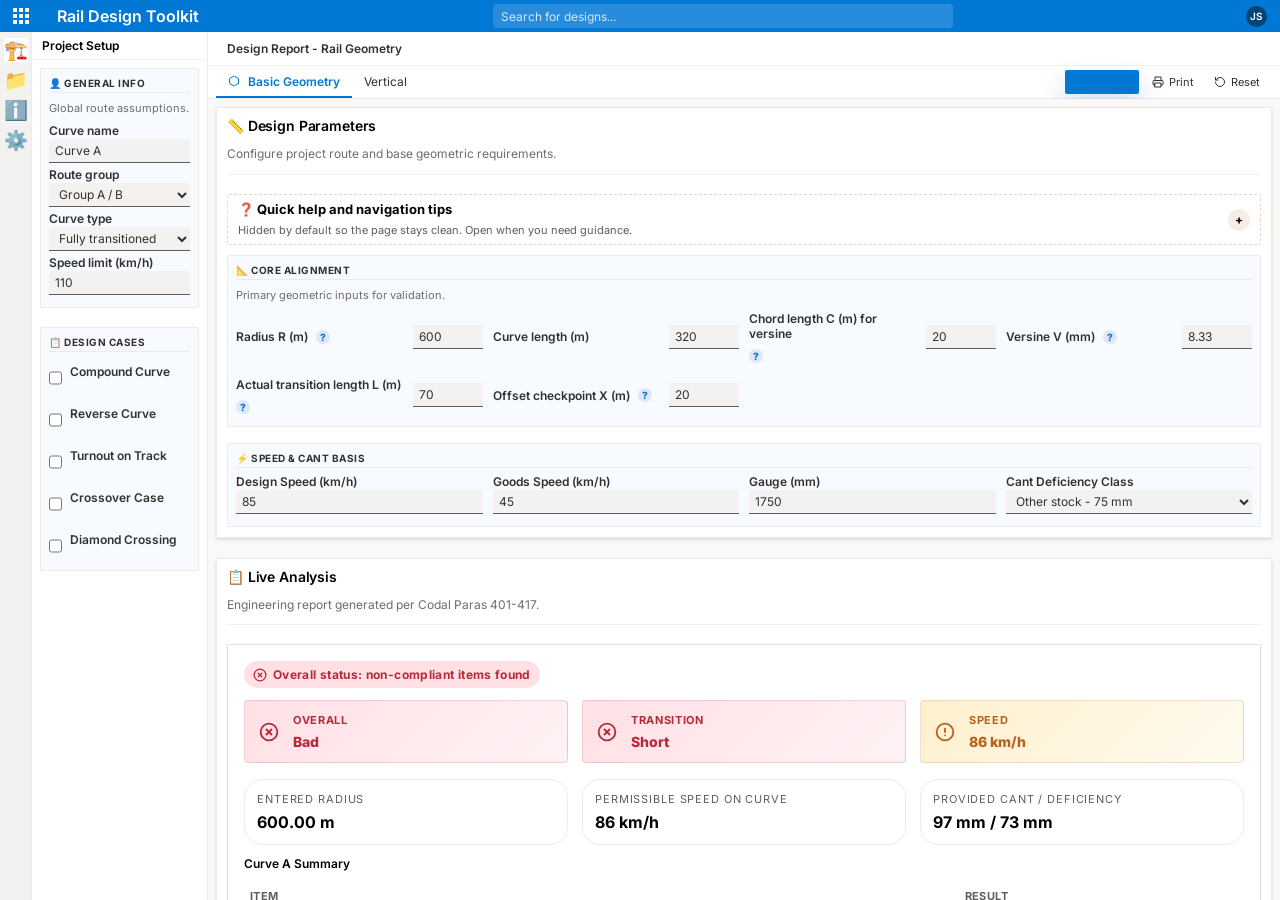
==== commit 95029f1e: "Update Index.html" ====
--- a/Index.html
+++ b/Index.html
@@ -457,6 +457,6 @@
     </div>
   </div>
 
-  <script src="assets/scripts/app.js"></script>
+  <script src="app.js"></script>
 </body>
 </html>
